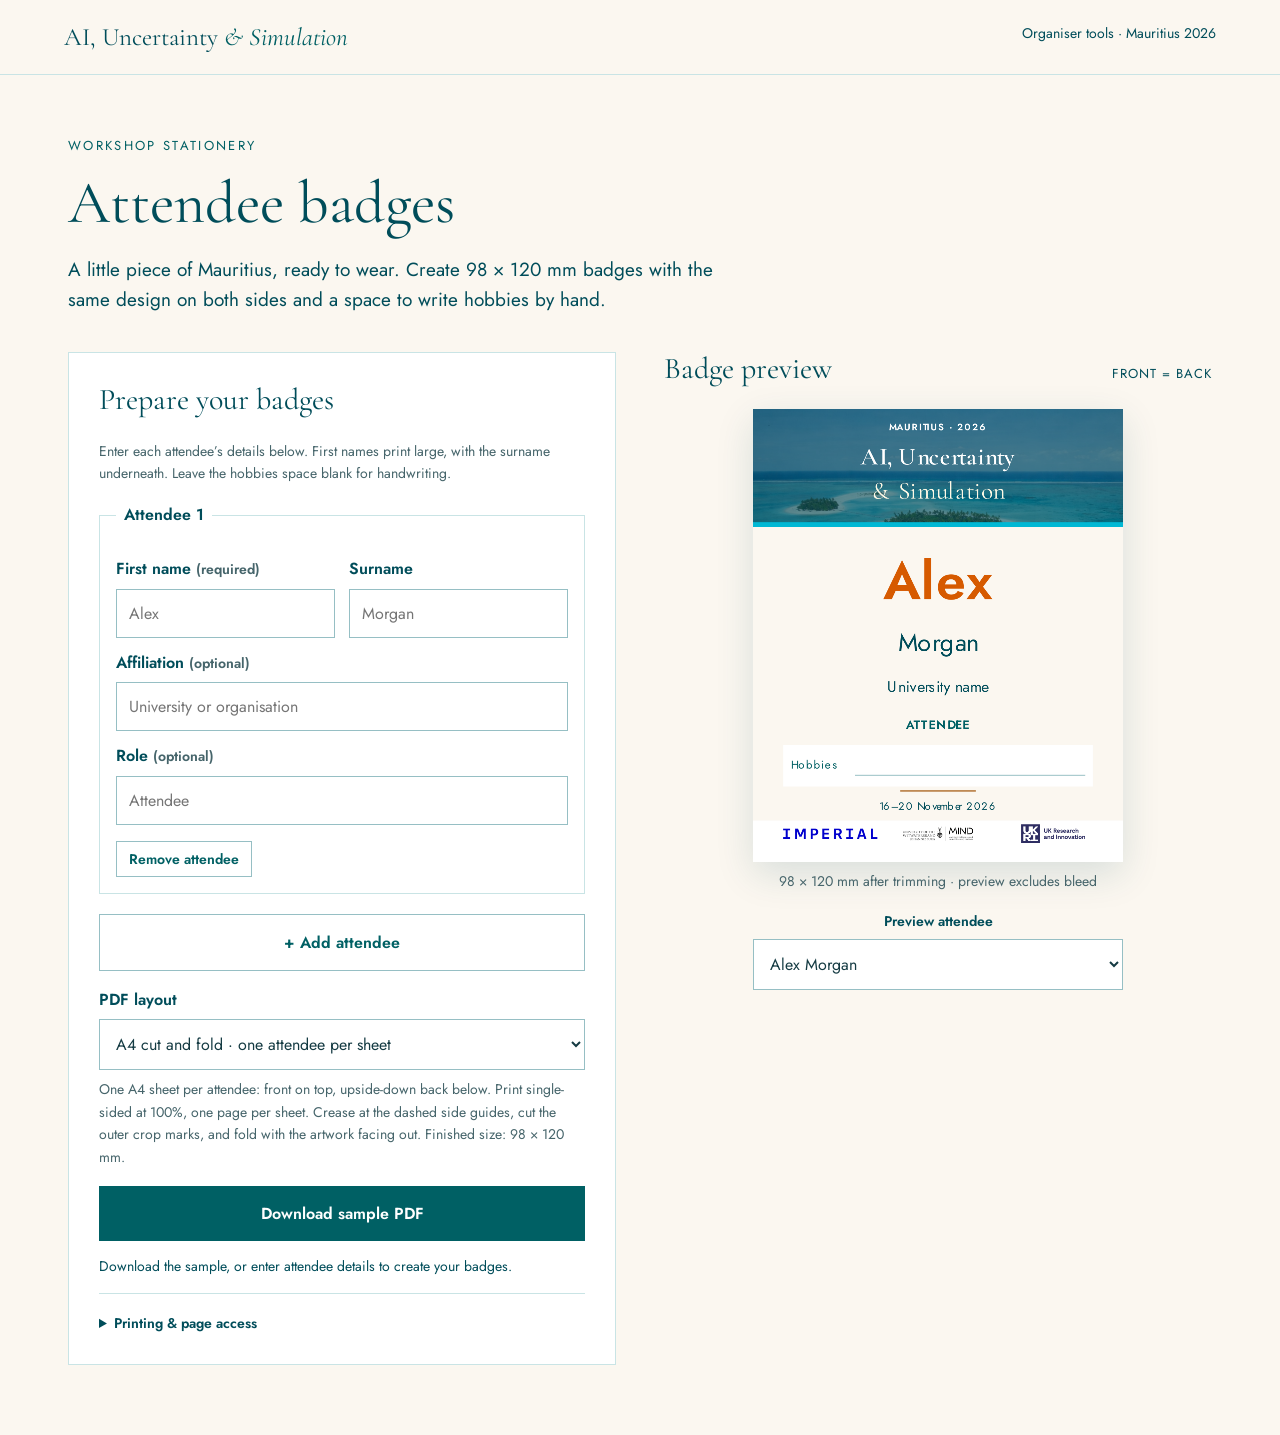
==== docs/badges.html @ 2c0a4f8f "Add files via upload" ====
<!DOCTYPE html>
<html lang="en">
<head>
  <meta charset="UTF-8">
  <meta name="viewport" content="width=device-width, initial-scale=1">
  <meta name="robots" content="noindex, nofollow, noarchive">
  <title>Attendee badges — AI, Uncertainty &amp; Simulation</title>
  <link rel="stylesheet" href="https://fonts.googleapis.com/css2?family=Cormorant+Garamond:wght@400;600&family=Jost:wght@400;500;600&display=swap">
  <link rel="stylesheet" href="badges.css">
  <script src="badges-assets.js" defer></script>
  <script src="badges.js" defer></script>
</head>
<body>
  <header><a href="index.html">AI, Uncertainty <em>&amp; Simulation</em></a><span>Organiser tools · Mauritius 2026</span></header>
  <main>
    <p class="eyebrow">Workshop stationery</p>
    <h1>Attendee badges</h1>
    <p class="intro">A little piece of Mauritius, ready to wear. Create 98 × 120 mm badges with the same design on both sides and a space to write hobbies by hand.</p>
    <div class="workspace">
      <section class="panel" aria-labelledby="details-title">
        <h2 id="details-title">Prepare your badges</h2>
        <p class="hint">Enter each attendee’s details below. First names print large, with the surname underneath. Leave the hobbies space blank for handwriting.</p>
        <div id="attendees"></div>
        <button id="add-attendee" class="secondary" type="button">+ Add attendee</button>
        <template id="attendee-template">
          <fieldset class="attendee-card">
            <legend>Attendee</legend>
            <div class="name-fields">
              <div><label data-label="firstName">First name <span class="hint">(required)</span></label><input data-field="firstName" type="text" maxlength="180" placeholder="Alex" autocomplete="off" required></div>
              <div><label data-label="surname">Surname</label><input data-field="surname" type="text" maxlength="180" placeholder="Morgan" autocomplete="off"></div>
            </div>
            <label data-label="affiliation">Affiliation <span class="hint">(optional)</span></label>
            <input data-field="affiliation" type="text" maxlength="180" placeholder="University or organisation" autocomplete="off">
            <label data-label="role">Role <span class="hint">(optional)</span></label>
            <input data-field="role" type="text" maxlength="180" placeholder="Attendee" autocomplete="off">
            <button type="button" class="remove-attendee secondary">Remove attendee</button>
          </fieldset>
        </template>
        <label for="format">PDF layout</label>
        <select id="format">
          <option value="fold">A4 cut and fold · one attendee per sheet</option>
          <option value="artwork">Printer artwork · one badge per page</option>
          <option value="a4">A4 duplex sheets · two badges per sheet</option>
        </select>
        <p id="layout-help" class="hint"></p>
        <button id="download" disabled>Download print PDF</button>
        <p id="status" role="status" aria-live="polite">Loading badge artwork…</p>
        <details><summary>Printing &amp; page access</summary>
          <p>Cut and fold (default): print A4 portrait, single-sided, one page per sheet, at 100% / actual size. Turn off “Print on both sides”. The front is above an upside-down back on the same sheet.</p>
          <p>Use the dashed side guides to crease halfway down the artwork, then cut at the outer crop marks to make a 98 × 240 mm strip. Fold at the crease with the printed sides facing out. Do not cut across the fold. The finished badge is 98 × 120 mm.</p>
          <p>The alternative A4 duplex layout requires double-sided printing, flipping on the long edge, at actual size. The individual printer artwork option supplies separate front and back pages with 3 mm bleed.</p>
          <p>The PDF uses high-quality 300 dpi RGB artwork. For a commercial print run, confirm the printer accepts RGB PDFs and 3 mm bleed.</p>
          <p>This page is unlisted and asks search engines not to index it; it is not password protected. Attendee details stay in this browser tab and are not saved or sent to a server.</p>
        </details>
      </section>
      <section class="preview-area" aria-labelledby="preview-title">
        <div class="preview-heading"><h2 id="preview-title">Badge preview</h2><span>Front = back</span></div>
        <canvas id="preview" role="img" aria-label="Sample attendee badge preview"></canvas>
        <p class="hint">98 × 120 mm after trimming · preview excludes bleed</p>
        <label for="preview-select">Preview attendee</label>
        <select id="preview-select"></select>
      </section>
    </div>
  </main>
</body>
</html>
---- docs/badges.css ----
:root{color-scheme:light;--cream:#fbf7f0;--ocean:#006064;--navy:#004d5a;--turquoise:#00b8d4;--gold:#b77a3e}
*{box-sizing:border-box}body{margin:0;background:var(--cream);color:var(--navy);font-family:Jost,Arial,sans-serif;line-height:1.6}header{padding:22px 5%;border-bottom:1px solid #c9e4e5;display:flex;justify-content:space-between;gap:20px;flex-wrap:wrap}header a{font:25px 'Cormorant Garamond',Georgia,serif;color:var(--navy);text-decoration:none}header em{color:var(--ocean)}header span,.hint{font-size:14px}main{max-width:1200px;margin:auto;padding:48px 28px 70px}.eyebrow{text-transform:uppercase;letter-spacing:.18em;color:var(--ocean);font-size:13px}h1,h2{font-family:'Cormorant Garamond',Georgia,serif;font-weight:400;line-height:1.1}h1{font-size:60px;margin:12px 0}h2{font-size:30px;margin:0 0 24px}.intro{max-width:650px;font-size:19px;margin-bottom:36px}.workspace{display:grid;grid-template-columns:1fr 1fr;gap:48px;align-items:start}.panel{background:white;padding:30px;border:1px solid #c9e4e5}label{display:block;font-weight:600;margin:16px 0 7px}.hint{color:#46656b;margin:8px 0 18px}textarea,select{width:100%;padding:12px;border:1px solid #96bfc4;border-radius:0;background:white;color:#153b43;font:16px Jost,Arial,sans-serif}textarea{resize:vertical}button{width:100%;padding:16px;background:var(--ocean);border:0;color:white;font:600 16px Jost,Arial,sans-serif;cursor:pointer}button:hover{background:var(--navy)}button:disabled{opacity:.5;cursor:wait}:focus-visible{outline:3px solid var(--turquoise);outline-offset:3px}#status{font-size:14px;min-height:24px}details{border-top:1px solid #c9e4e5;padding-top:18px;font-size:14px}summary{cursor:pointer;font-weight:600}.preview-area{text-align:center}.preview-heading{display:flex;justify-content:space-between;align-items:baseline;gap:16px}.preview-heading span{font-size:13px;text-transform:uppercase;letter-spacing:.08em}canvas{display:block;width:min(100%,370px);height:auto;aspect-ratio:98/120;margin:auto;box-shadow:0 12px 36px #004d5a24;background:white}.preview-area select{max-width:370px}.preview-area label{font-size:14px}@media(max-width:800px){.workspace{grid-template-columns:1fr;gap:32px}main{padding:28px 18px}h1{font-size:46px}.panel{padding:22px}}
input{width:100%;padding:12px;border:1px solid #96bfc4;border-radius:0;background:white;color:#153b43;font:16px Jost,Arial,sans-serif}.attendee-card{min-width:0;margin:0 0 20px;padding:16px;border:1px solid #c9e4e5}.attendee-card legend{padding:0 8px;font-weight:600}.attendee-card label{margin-top:12px}.name-fields{display:grid;grid-template-columns:1fr 1fr;gap:14px}.secondary{background:white;color:var(--ocean);border:1px solid #96bfc4}.secondary:hover{background:#e8f5f5}.remove-attendee{width:auto;padding:7px 12px;margin-top:16px;font-size:14px}.preview-area{position:sticky;top:24px}@media(max-width:800px){.preview-area{position:static}}@media(max-width:450px){.name-fields{grid-template-columns:1fr;gap:0}}
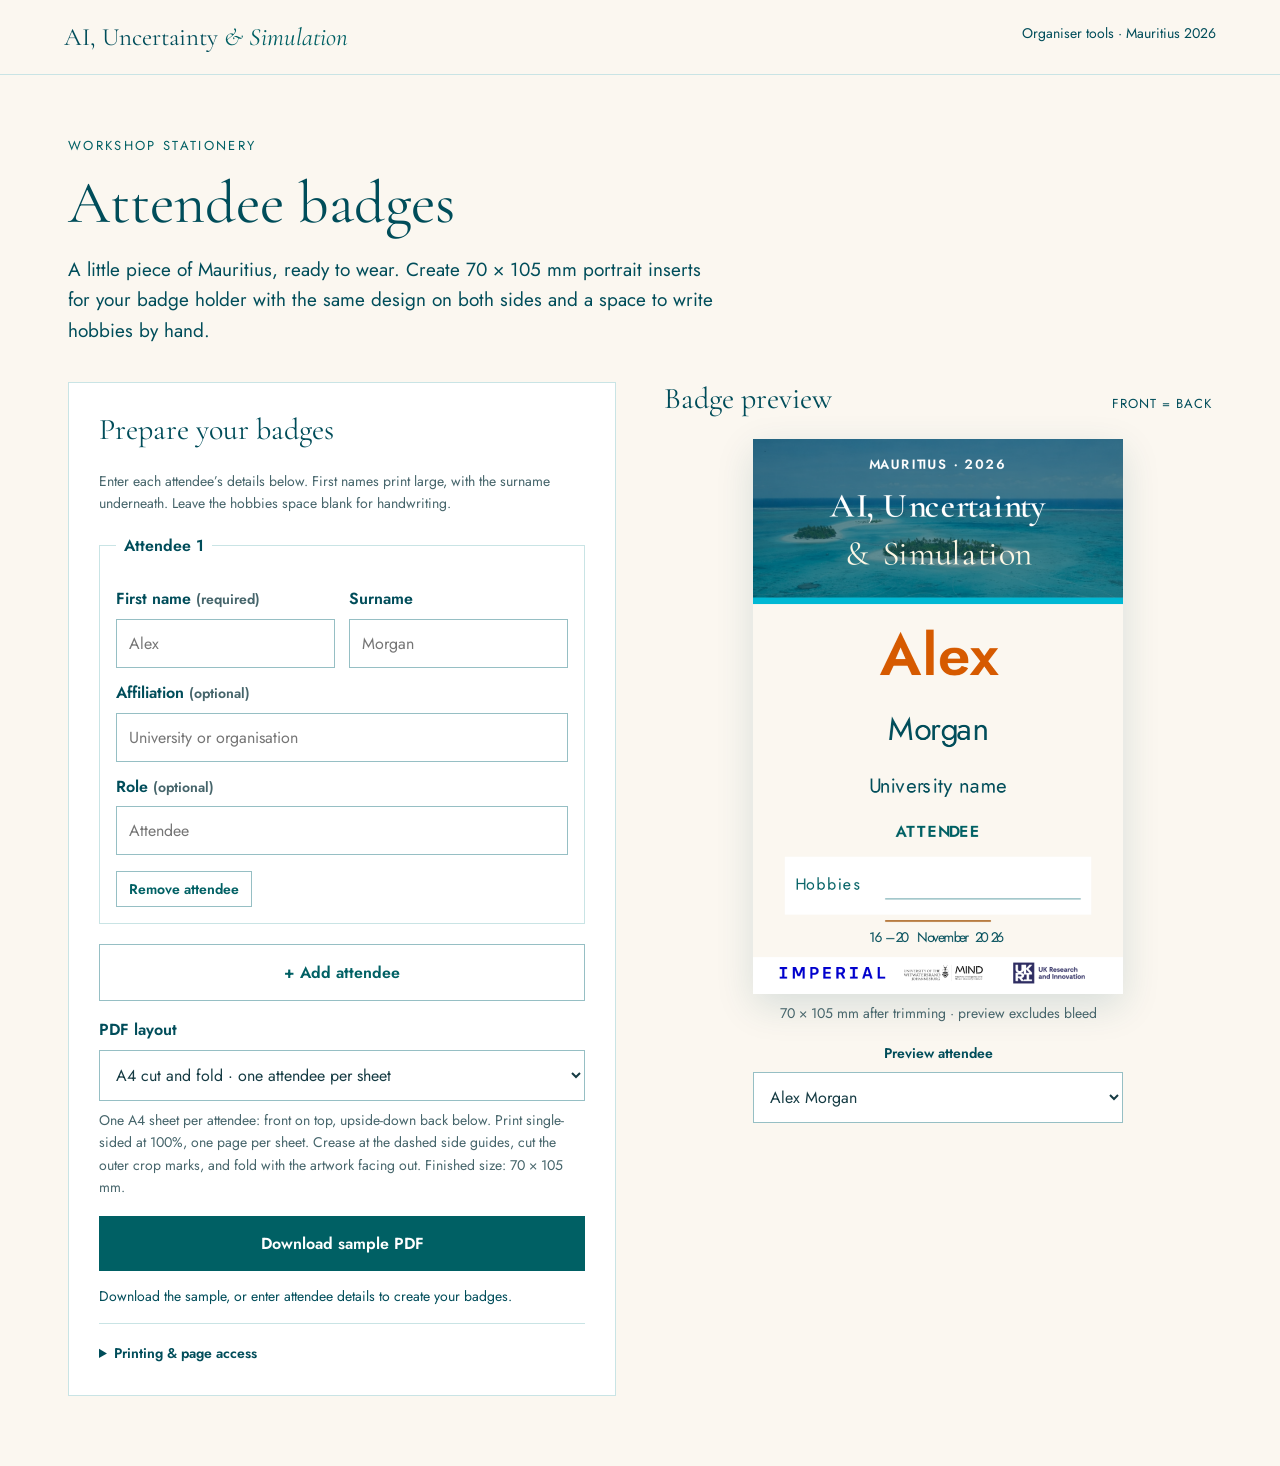
==== commit b75995f9: "Add files via upload" ====
--- a/docs/badges.html
+++ b/docs/badges.html
@@ -15,7 +15,7 @@
   <main>
     <p class="eyebrow">Workshop stationery</p>
     <h1>Attendee badges</h1>
-    <p class="intro">A little piece of Mauritius, ready to wear. Create 98 × 120 mm badges with the same design on both sides and a space to write hobbies by hand.</p>
+    <p class="intro">A little piece of Mauritius, ready to wear. Create 70 × 105 mm portrait inserts for your badge holder with the same design on both sides and a space to write hobbies by hand.</p>
     <div class="workspace">
       <section class="panel" aria-labelledby="details-title">
         <h2 id="details-title">Prepare your badges</h2>
@@ -47,7 +47,7 @@
         <p id="status" role="status" aria-live="polite">Loading badge artwork…</p>
         <details><summary>Printing &amp; page access</summary>
           <p>Cut and fold (default): print A4 portrait, single-sided, one page per sheet, at 100% / actual size. Turn off “Print on both sides”. The front is above an upside-down back on the same sheet.</p>
-          <p>Use the dashed side guides to crease halfway down the artwork, then cut at the outer crop marks to make a 98 × 240 mm strip. Fold at the crease with the printed sides facing out. Do not cut across the fold. The finished badge is 98 × 120 mm.</p>
+          <p>Use the dashed side guides to crease halfway down the artwork, then cut at the outer crop marks to make a 70 × 210 mm strip. Fold at the crease with the printed sides facing out. Do not cut across the fold. The finished badge is 70 × 105 mm.</p>
           <p>The alternative A4 duplex layout requires double-sided printing, flipping on the long edge, at actual size. The individual printer artwork option supplies separate front and back pages with 3 mm bleed.</p>
           <p>The PDF uses high-quality 300 dpi RGB artwork. For a commercial print run, confirm the printer accepts RGB PDFs and 3 mm bleed.</p>
           <p>This page is unlisted and asks search engines not to index it; it is not password protected. Attendee details stay in this browser tab and are not saved or sent to a server.</p>
@@ -56,7 +56,7 @@
       <section class="preview-area" aria-labelledby="preview-title">
         <div class="preview-heading"><h2 id="preview-title">Badge preview</h2><span>Front = back</span></div>
         <canvas id="preview" role="img" aria-label="Sample attendee badge preview"></canvas>
-        <p class="hint">98 × 120 mm after trimming · preview excludes bleed</p>
+        <p class="hint">70 × 105 mm after trimming · preview excludes bleed</p>
         <label for="preview-select">Preview attendee</label>
         <select id="preview-select"></select>
       </section>
--- a/docs/badges.css
+++ b/docs/badges.css
@@ -1,3 +1,3 @@
 :root{color-scheme:light;--cream:#fbf7f0;--ocean:#006064;--navy:#004d5a;--turquoise:#00b8d4;--gold:#b77a3e}
-*{box-sizing:border-box}body{margin:0;background:var(--cream);color:var(--navy);font-family:Jost,Arial,sans-serif;line-height:1.6}header{padding:22px 5%;border-bottom:1px solid #c9e4e5;display:flex;justify-content:space-between;gap:20px;flex-wrap:wrap}header a{font:25px 'Cormorant Garamond',Georgia,serif;color:var(--navy);text-decoration:none}header em{color:var(--ocean)}header span,.hint{font-size:14px}main{max-width:1200px;margin:auto;padding:48px 28px 70px}.eyebrow{text-transform:uppercase;letter-spacing:.18em;color:var(--ocean);font-size:13px}h1,h2{font-family:'Cormorant Garamond',Georgia,serif;font-weight:400;line-height:1.1}h1{font-size:60px;margin:12px 0}h2{font-size:30px;margin:0 0 24px}.intro{max-width:650px;font-size:19px;margin-bottom:36px}.workspace{display:grid;grid-template-columns:1fr 1fr;gap:48px;align-items:start}.panel{background:white;padding:30px;border:1px solid #c9e4e5}label{display:block;font-weight:600;margin:16px 0 7px}.hint{color:#46656b;margin:8px 0 18px}textarea,select{width:100%;padding:12px;border:1px solid #96bfc4;border-radius:0;background:white;color:#153b43;font:16px Jost,Arial,sans-serif}textarea{resize:vertical}button{width:100%;padding:16px;background:var(--ocean);border:0;color:white;font:600 16px Jost,Arial,sans-serif;cursor:pointer}button:hover{background:var(--navy)}button:disabled{opacity:.5;cursor:wait}:focus-visible{outline:3px solid var(--turquoise);outline-offset:3px}#status{font-size:14px;min-height:24px}details{border-top:1px solid #c9e4e5;padding-top:18px;font-size:14px}summary{cursor:pointer;font-weight:600}.preview-area{text-align:center}.preview-heading{display:flex;justify-content:space-between;align-items:baseline;gap:16px}.preview-heading span{font-size:13px;text-transform:uppercase;letter-spacing:.08em}canvas{display:block;width:min(100%,370px);height:auto;aspect-ratio:98/120;margin:auto;box-shadow:0 12px 36px #004d5a24;background:white}.preview-area select{max-width:370px}.preview-area label{font-size:14px}@media(max-width:800px){.workspace{grid-template-columns:1fr;gap:32px}main{padding:28px 18px}h1{font-size:46px}.panel{padding:22px}}
+*{box-sizing:border-box}body{margin:0;background:var(--cream);color:var(--navy);font-family:Jost,Arial,sans-serif;line-height:1.6}header{padding:22px 5%;border-bottom:1px solid #c9e4e5;display:flex;justify-content:space-between;gap:20px;flex-wrap:wrap}header a{font:25px 'Cormorant Garamond',Georgia,serif;color:var(--navy);text-decoration:none}header em{color:var(--ocean)}header span,.hint{font-size:14px}main{max-width:1200px;margin:auto;padding:48px 28px 70px}.eyebrow{text-transform:uppercase;letter-spacing:.18em;color:var(--ocean);font-size:13px}h1,h2{font-family:'Cormorant Garamond',Georgia,serif;font-weight:400;line-height:1.1}h1{font-size:60px;margin:12px 0}h2{font-size:30px;margin:0 0 24px}.intro{max-width:650px;font-size:19px;margin-bottom:36px}.workspace{display:grid;grid-template-columns:1fr 1fr;gap:48px;align-items:start}.panel{background:white;padding:30px;border:1px solid #c9e4e5}label{display:block;font-weight:600;margin:16px 0 7px}.hint{color:#46656b;margin:8px 0 18px}textarea,select{width:100%;padding:12px;border:1px solid #96bfc4;border-radius:0;background:white;color:#153b43;font:16px Jost,Arial,sans-serif}textarea{resize:vertical}button{width:100%;padding:16px;background:var(--ocean);border:0;color:white;font:600 16px Jost,Arial,sans-serif;cursor:pointer}button:hover{background:var(--navy)}button:disabled{opacity:.5;cursor:wait}:focus-visible{outline:3px solid var(--turquoise);outline-offset:3px}#status{font-size:14px;min-height:24px}details{border-top:1px solid #c9e4e5;padding-top:18px;font-size:14px}summary{cursor:pointer;font-weight:600}.preview-area{text-align:center}.preview-heading{display:flex;justify-content:space-between;align-items:baseline;gap:16px}.preview-heading span{font-size:13px;text-transform:uppercase;letter-spacing:.08em}canvas{display:block;width:min(100%,370px);height:auto;aspect-ratio:70/105;margin:auto;box-shadow:0 12px 36px #004d5a24;background:white}.preview-area select{max-width:370px}.preview-area label{font-size:14px}@media(max-width:800px){.workspace{grid-template-columns:1fr;gap:32px}main{padding:28px 18px}h1{font-size:46px}.panel{padding:22px}}
 input{width:100%;padding:12px;border:1px solid #96bfc4;border-radius:0;background:white;color:#153b43;font:16px Jost,Arial,sans-serif}.attendee-card{min-width:0;margin:0 0 20px;padding:16px;border:1px solid #c9e4e5}.attendee-card legend{padding:0 8px;font-weight:600}.attendee-card label{margin-top:12px}.name-fields{display:grid;grid-template-columns:1fr 1fr;gap:14px}.secondary{background:white;color:var(--ocean);border:1px solid #96bfc4}.secondary:hover{background:#e8f5f5}.remove-attendee{width:auto;padding:7px 12px;margin-top:16px;font-size:14px}.preview-area{position:sticky;top:24px}@media(max-width:800px){.preview-area{position:static}}@media(max-width:450px){.name-fields{grid-template-columns:1fr;gap:0}}
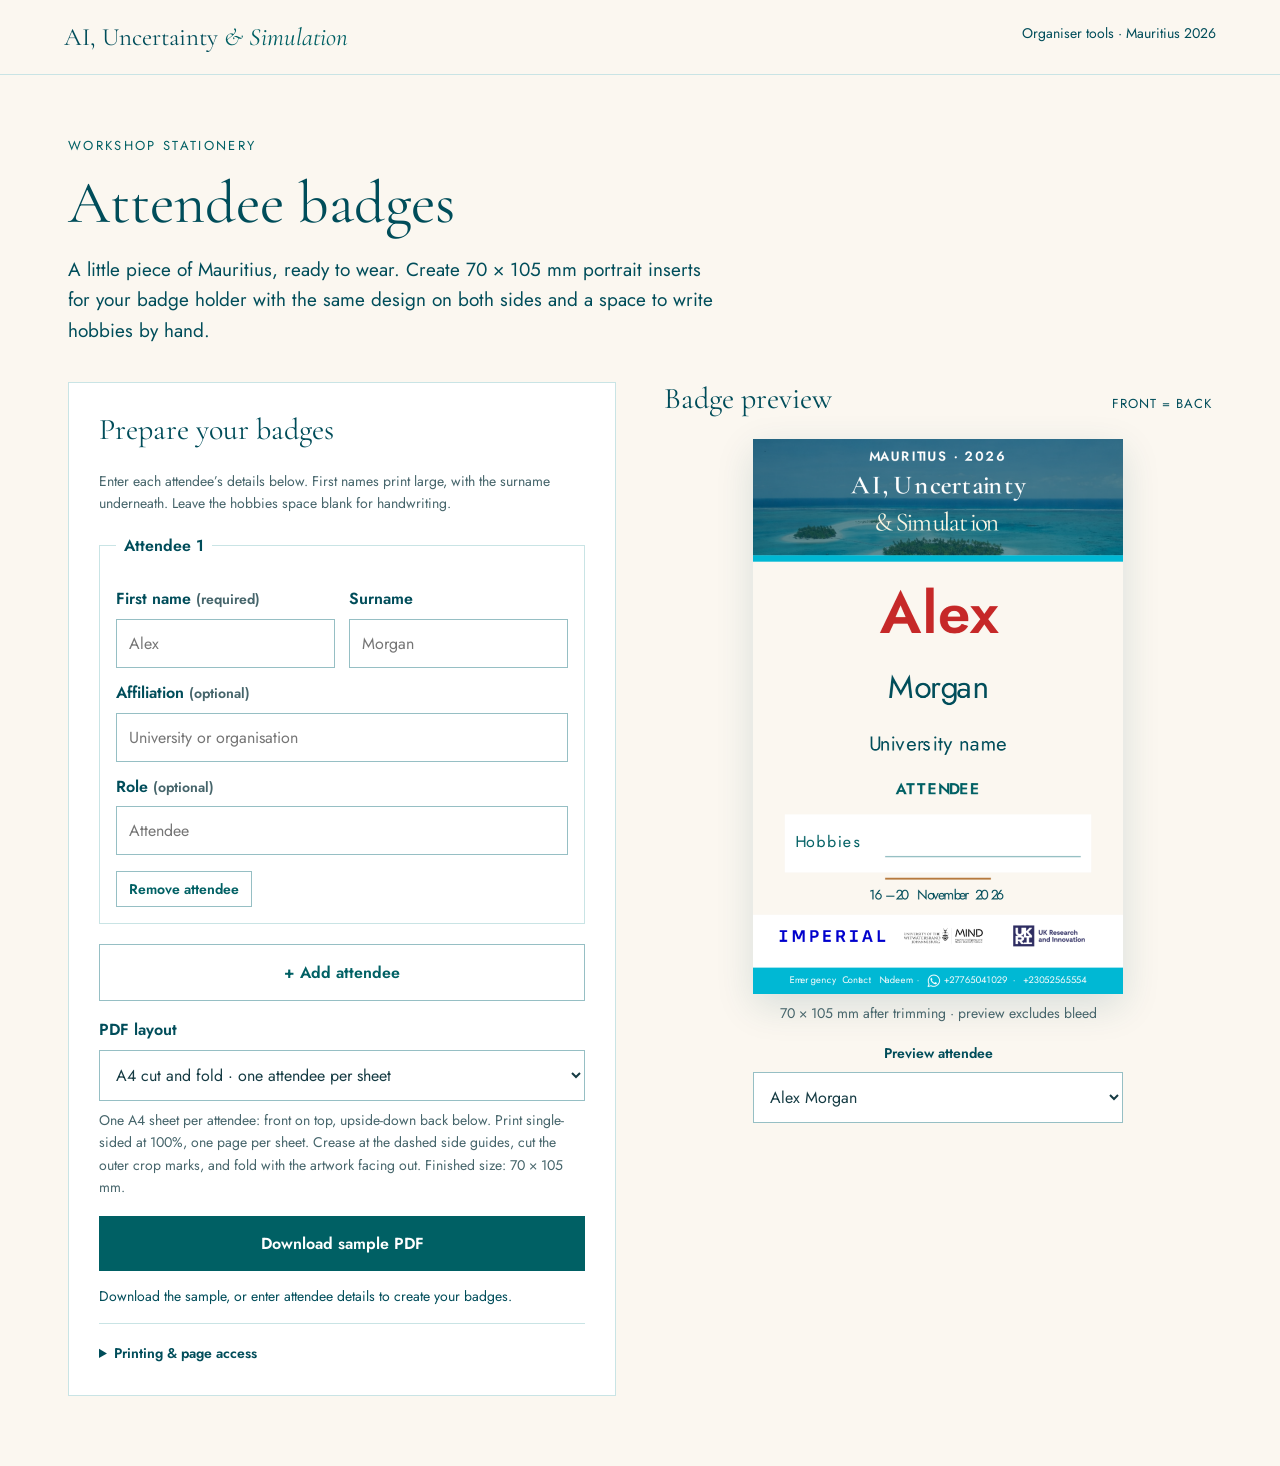
==== commit cbe8a834: "Update badges.html" ====
--- a/docs/badges.html
+++ b/docs/badges.html
@@ -49,7 +49,7 @@
           <p>Cut and fold (default): print A4 portrait, single-sided, one page per sheet, at 100% / actual size. Turn off “Print on both sides”. The front is above an upside-down back on the same sheet.</p>
           <p>Use the dashed side guides to crease halfway down the artwork, then cut at the outer crop marks to make a 70 × 210 mm strip. Fold at the crease with the printed sides facing out. Do not cut across the fold. The finished badge is 70 × 105 mm.</p>
           <p>The alternative A4 duplex layout requires double-sided printing, flipping on the long edge, at actual size. The individual printer artwork option supplies separate front and back pages with 3 mm bleed.</p>
-          <p>The PDF uses high-quality 300 dpi RGB artwork. For a commercial print run, confirm the printer accepts RGB PDFs and 3 mm bleed.</p>
+          <p>The PDF uses lossless 600 dpi RGB artwork. For a commercial print run, confirm the printer accepts RGB PDFs and 3 mm bleed.</p>
           <p>This page is unlisted and asks search engines not to index it; it is not password protected. Attendee details stay in this browser tab and are not saved or sent to a server.</p>
         </details>
       </section>
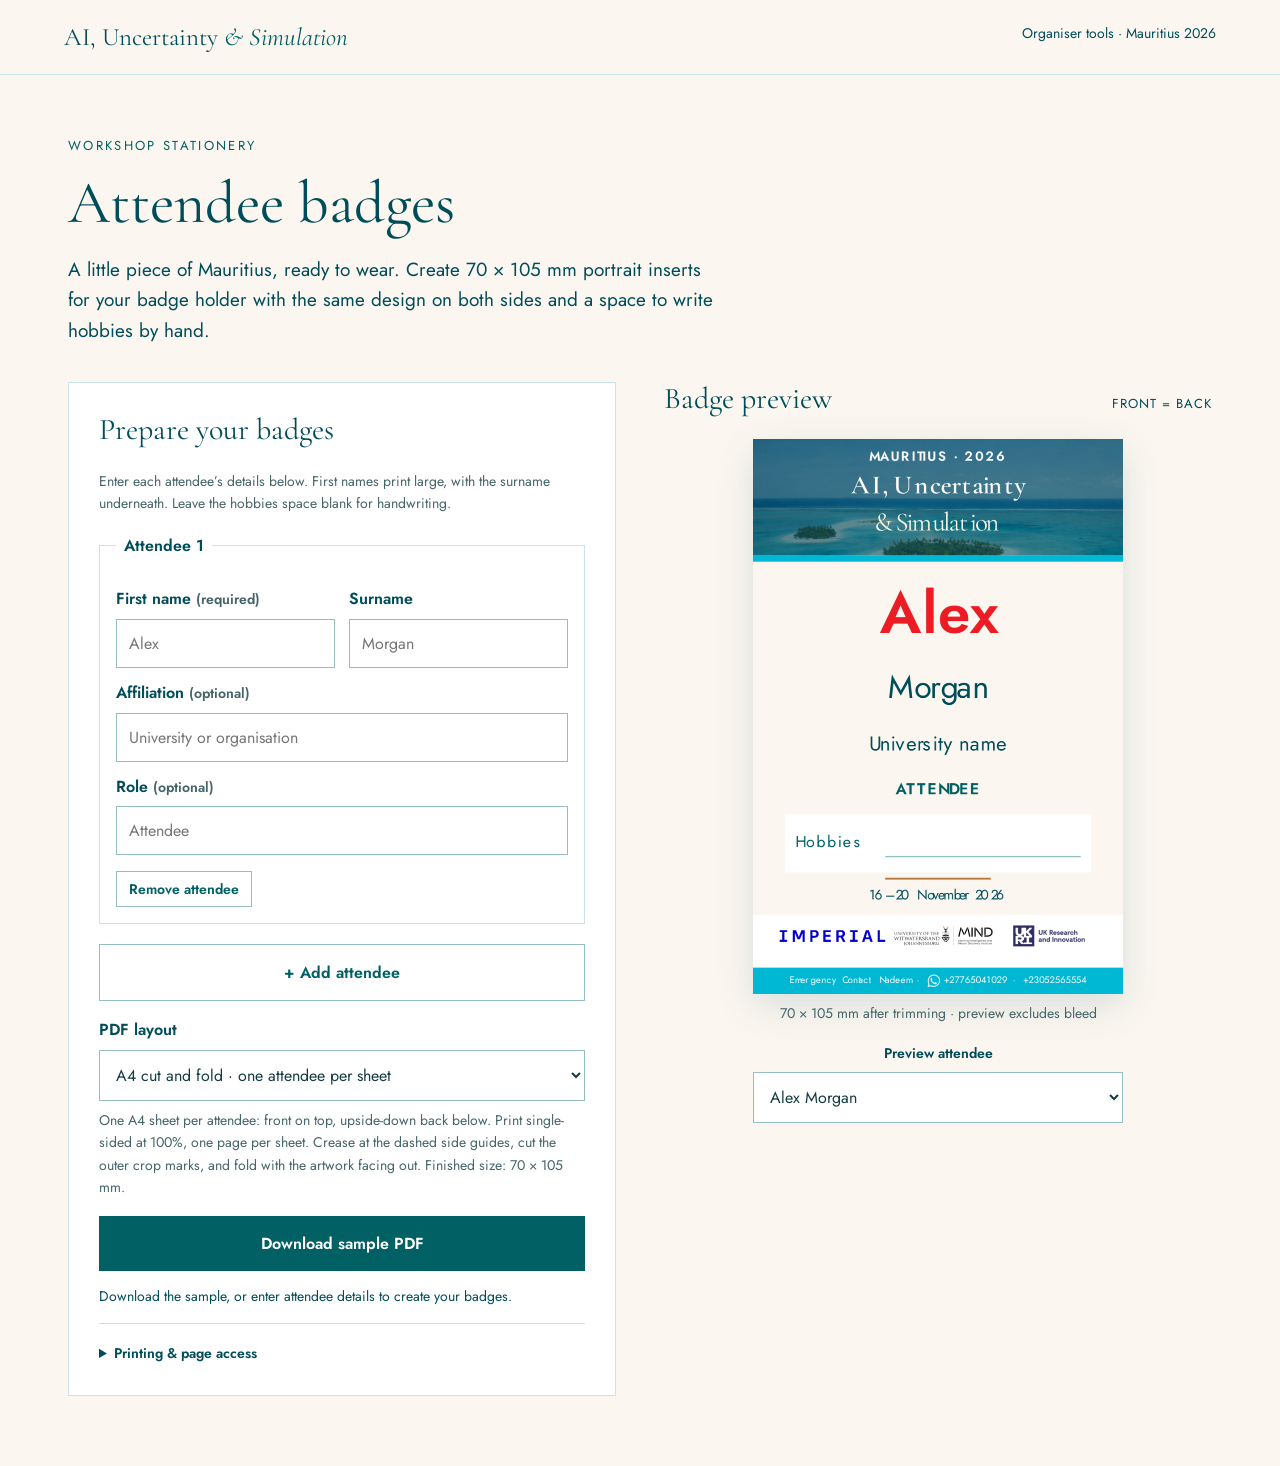
==== commit 1a5631e0: "Update badges.html" ====
--- a/docs/badges.html
+++ b/docs/badges.html
@@ -49,7 +49,7 @@
           <p>Cut and fold (default): print A4 portrait, single-sided, one page per sheet, at 100% / actual size. Turn off “Print on both sides”. The front is above an upside-down back on the same sheet.</p>
           <p>Use the dashed side guides to crease halfway down the artwork, then cut at the outer crop marks to make a 70 × 210 mm strip. Fold at the crease with the printed sides facing out. Do not cut across the fold. The finished badge is 70 × 105 mm.</p>
           <p>The alternative A4 duplex layout requires double-sided printing, flipping on the long edge, at actual size. The individual printer artwork option supplies separate front and back pages with 3 mm bleed.</p>
-          <p>The PDF uses lossless 600 dpi RGB artwork. For a commercial print run, confirm the printer accepts RGB PDFs and 3 mm bleed.</p>
+          <p>The PDF uses lossless 1200 dpi RGB artwork. For a commercial print run, confirm the printer accepts RGB PDFs and 3 mm bleed.</p>
           <p>This page is unlisted and asks search engines not to index it; it is not password protected. Attendee details stay in this browser tab and are not saved or sent to a server.</p>
         </details>
       </section>
